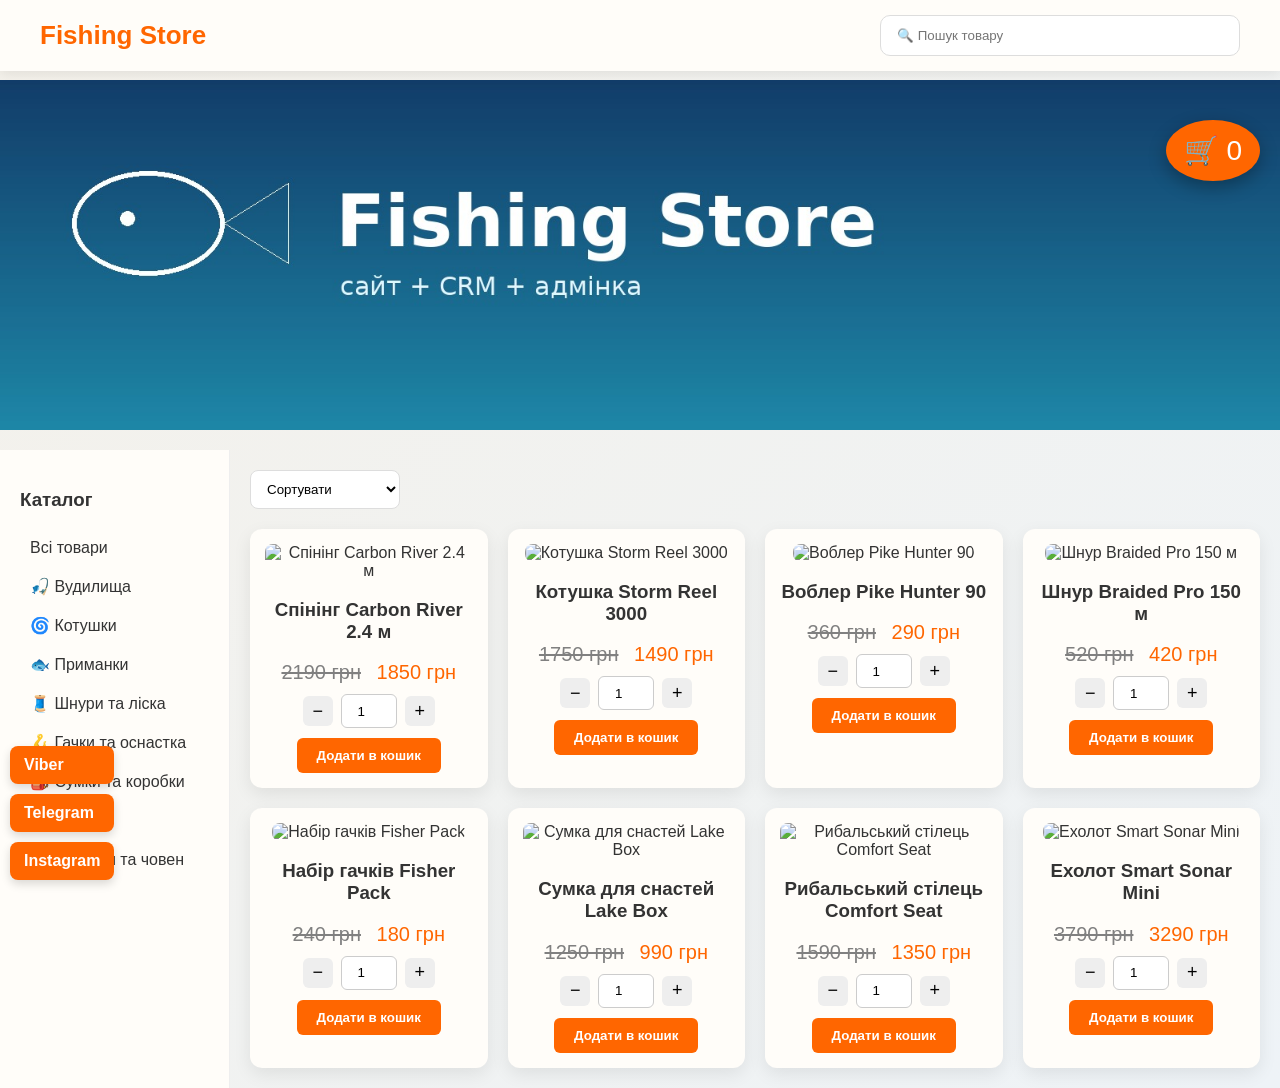
==== index.html @ 55ca9895 "Add files via upload" ====
<!DOCTYPE html>
<html lang="uk">

<head>
<meta charset="UTF-8">
<meta name="viewport" content="width=device-width, initial-scale=1.0">
<title>Fishing Store</title>
<link rel="stylesheet" href="style.css">
</head>

<body>

<div id="cart-overlay" class="cart-overlay" onclick="closeCart()"></div>

<header>
    <div class="logo">Fishing Store</div>
    <input id="search" placeholder="🔍 Пошук товару">
    <div class="cart-button" onclick="toggleCart()">
        🛒 <span id="cart-count">0</span>
    </div>
</header>

<div class="banner">
    <img src="banner.jpg" alt="Fishing Store banner">
</div>

<div class="container">

    <aside class="sidebar">
        <h3>Каталог</h3>
        <ul>
            <li onclick="filterCategory('all')">Всі товари</li>
            <li onclick="filterCategory('rod')">🎣 Вудилища</li>
            <li onclick="filterCategory('reel')">🌀 Котушки</li>
            <li onclick="filterCategory('lure')">🐟 Приманки</li>
            <li onclick="filterCategory('line')">🧵 Шнури та ліска</li>
            <li onclick="filterCategory('hook')">🪝 Гачки та оснастка</li>
            <li onclick="filterCategory('bag')">🎒 Сумки та коробки</li>
            <li onclick="filterCategory('camp')">⛺ Кемпінг</li>
            <li onclick="filterCategory('boat')">🚤 Ехолоти та човен</li>
        </ul>
    </aside>

    <main>
        <div class="filters">
            <select onchange="sortProducts(this.value)">
                <option value="">Сортувати</option>
                <option value="cheap">Дешеві → дорогі</option>
                <option value="expensive">Дорогі → дешеві</option>
                <option value="name">По назві</option>
            </select>
        </div>

        <div id="products" class="products"></div>
    </main>

</div>

<div id="cart" class="cart">
    <h2>Кошик</h2>

    <div id="cart-items"></div>

    <h3 id="total"></h3>

    <button onclick="clearCart()">Очистити</button>
    <button onclick="checkout()">Оформити</button>

    <br><br>

    <button onclick="closeCart()">👉 Продовжити пошук</button>
</div>

<div id="checkout-modal" class="checkout-modal">
    <div class="checkout-box">
        <h2>Оформлення замовлення</h2>

        <input type="text" id="order-name" placeholder="Ім'я">
        <input type="text" id="order-surname" placeholder="Прізвище">
        <input type="tel" id="order-phone" placeholder="Телефон">

        <select id="order-delivery" onchange="handleDeliveryTypeChange()">
            <option value="Нова пошта">Нова пошта</option>
            <option value="Укрпошта">Укрпошта</option>
        </select>

        <div id="np-city-wrap" class="np-field-wrap">
            <input type="text" id="order-city" placeholder="Почніть вводити місто">
            <div id="city-suggestions" class="np-suggestions"></div>
        </div>

        <div id="np-warehouse-wrap" class="np-field-wrap">
            <select id="order-address">
                <option value="">Спочатку оберіть місто</option>
            </select>
        </div>

        <div id="ukrposhta-wrap" style="display:none;">
            <input type="text" id="order-city-manual" placeholder="Місто">
            <input type="text" id="order-index" placeholder="Поштовий індекс">
        </div>

        <div class="checkout-actions">
            <button onclick="submitCheckout()">Підтвердити</button>
            <button class="secondary-btn" onclick="closeCheckoutModal()">Скасувати</button>
        </div>
    </div>
</div>

<div class="social">
    <a href="viber://chat?number=380684221803">Viber</a>
    <a href="https://t.me/380684221803">Telegram</a>
    <a href="https://www.instagram.com/">Instagram</a>
</div>

<script src="products.js"></script>
<script src="crm.js"></script>
<script src="cart.js"></script>
<script src="script.js"></script>

</body>
</html>
---- style.css ----
body{
margin:0;
font-family:Arial,sans-serif;
background:linear-gradient(135deg,#f4f1ea,#eef3f7);
color:#333;
}

/* HEADER */

header{
display:flex;
align-items:center;
justify-content:space-between;
gap:20px;
padding:15px 40px;
background:#fffdf9;
box-shadow:0 3px 12px rgba(0,0,0,0.08);
position:fixed;
top:0;
left:0;
width:100%;
z-index:1000;
box-sizing:border-box;
transition:0.3s;
}

.logo{
font-size:26px;
font-weight:bold;
color:#ff6600;
white-space:nowrap;
}

#search{
padding:12px 16px;
border-radius:10px;
border:1px solid #ddd;
width:100%;
max-width:360px;
margin-left:0;
transition:0.3s;
background:white;
box-sizing:border-box;
}

#search:focus{
outline:none;
border:1px solid #ff6600;
box-shadow:0 0 6px rgba(255,102,0,0.25);
}

/* BANNER */

.banner img{
width:100%;
max-height:350px;
object-fit:cover;
margin-top:80px;
display:block;
}

/* CONTAINER */

.container{
display:flex;
margin-top:20px;
}

/* SIDEBAR */

.sidebar{
width:230px;
background:#fffdf9;
padding:20px;
border-right:1px solid #eee;
box-sizing:border-box;
}

.sidebar ul{
list-style:none;
padding:0;
margin:0;
}

.sidebar li{
padding:10px;
cursor:pointer;
border-radius:6px;
transition:0.3s;
}

.sidebar li:hover{
background:#ff6600;
color:white;
}

/* MAIN */

main{
flex:1;
min-width:0;
}

.filters{
padding:20px 20px 0;
}

.filters select{
padding:10px 12px;
border-radius:8px;
border:1px solid #ddd;
background:white;
}

/* PRODUCTS GRID */

.products{
display:grid;
grid-template-columns:repeat(4,1fr);
gap:20px;
padding:20px;
flex:1;
box-sizing:border-box;
}

.product{
background:#fffdf9;
border-radius:12px;
padding:15px;
box-shadow:0 6px 18px rgba(0,0,0,0.08);
text-align:center;
transition:0.3s;
cursor:pointer;
}

.product:hover{
transform:translateY(-5px);
}

.product img{
width:100%;
height:200px;
object-fit:cover;
border-radius:8px;
}

.price{
font-size:20px;
color:#ff6600;
margin:5px 0;
}

.old-price{
text-decoration:line-through;
color:gray;
margin-right:10px;
}

.quantity{
display:flex;
justify-content:center;
align-items:center;
gap:8px;
margin:10px 0;
}

.qty-input{
width:50px;
height:30px;
text-align:center;
border-radius:6px;
border:1px solid #ccc;
}

.quantity button{
width:30px;
height:30px;
border:none;
background:#eee;
cursor:pointer;
border-radius:6px;
font-size:18px;
}

.add-btn{
background:#ff6600;
color:white;
border:none;
padding:10px 20px;
border-radius:6px;
cursor:pointer;
font-weight:bold;
transition:0.3s;
}

.add-btn:hover{
background:#ff4500;
}

.cart-button{
position:fixed;
right:20px;
top:120px;
z-index:3000;
background:#ff6600;
color:white;
padding:14px 18px;
border-radius:50%;
font-size:28px;
cursor:pointer;
box-shadow:0 6px 18px rgba(0,0,0,0.3);
}

.cart{
position:fixed;
right:-400px;
top:0;
width:350px;
height:100vh;
background:#fffdf9;
padding:20px;
box-shadow:-5px 0 30px rgba(0,0,0,0.2);
transition:0.4s;
z-index:4000;
overflow-y:auto;
box-sizing:border-box;
}

.cart.open{
right:0;
}

.cart-item{
display:flex;
justify-content:space-between;
align-items:center;
margin-bottom:12px;
gap:10px;
}

.cart-item button{
border:none;
background:#eee;
width:25px;
height:25px;
cursor:pointer;
}

.cart-overlay{
position:fixed;
top:0;
left:0;
width:100%;
height:100%;
background:rgba(0,0,0,0.5);
display:none;
z-index:3000;
}

.cart-overlay.active{
display:block;
}

/* CHECKOUT */

.checkout-modal{
position:fixed;
top:0;
left:0;
width:100%;
height:100%;
display:none;
align-items:center;
justify-content:center;
background:rgba(0,0,0,0.45);
z-index:5000;
padding:20px;
box-sizing:border-box;
}

.checkout-modal.open{
display:flex;
}

.checkout-box{
background:#fffdf9;
width:100%;
max-width:460px;
border-radius:14px;
padding:24px;
box-shadow:0 10px 35px rgba(0,0,0,0.2);
box-sizing:border-box;
}

.checkout-box h2{
margin-top:0;
margin-bottom:16px;
}

.checkout-box input,
.checkout-box select{
width:100%;
padding:12px 14px;
margin-bottom:12px;
border:1px solid #ddd;
border-radius:8px;
font-size:15px;
box-sizing:border-box;
background:#fff;
}

.checkout-actions{
display:flex;
gap:10px;
flex-wrap:wrap;
margin-top:10px;
}

.checkout-actions button{
background:#ff6600;
color:white;
border:none;
padding:12px 18px;
border-radius:8px;
cursor:pointer;
font-weight:bold;
}

.secondary-btn{
background:#888 !important;
}

/* NOVA POSHTA SEARCH */

.np-field-wrap{
position:relative;
}

.np-suggestions{
position:absolute;
left:0;
right:0;
top:100%;
background:#fff;
border:1px solid #ddd;
border-top:none;
border-radius:0 0 10px 10px;
max-height:220px;
overflow-y:auto;
display:none;
z-index:30;
box-shadow:0 8px 18px rgba(0,0,0,0.08);
}

.np-suggestion-item{
padding:10px 12px;
cursor:pointer;
border-bottom:1px solid #f2f2f2;
}

.np-suggestion-item:hover{
background:#fff5ee;
}

.np-suggestion-item:last-child{
border-bottom:none;
}

/* SOCIAL */

.social{
position:fixed;
left:10px;
bottom:20px;
display:flex;
flex-direction:column;
gap:10px;
z-index:2000;
}

.social a{
background:#ff6600;
color:white;
padding:10px 14px;
border-radius:8px;
text-decoration:none;
font-weight:bold;
box-shadow:0 4px 10px rgba(0,0,0,0.15);
}

header.hide{
transform:translateY(-100%);
}

@media (max-width: 1100px){
.products{
grid-template-columns:repeat(3,1fr);
}
}

@media (max-width: 900px){
.container{
flex-direction:column;
}

.sidebar{
width:100%;
border-right:none;
border-bottom:1px solid #eee;
}

.products{
grid-template-columns:repeat(2,1fr);
}

header{
padding:15px 16px;
flex-wrap:wrap;
}

#search{
max-width:none;
}
}

@media (max-width: 600px){
.products{
grid-template-columns:1fr;
}

.cart{
width:100%;
right:-100%;
}

.social{
left:auto;
right:10px;
bottom:15px;
}

.cart-button{
right:14px;
top:110px;
font-size:24px;
padding:12px 15px;
}

.checkout-actions{
flex-direction:column;
}

.checkout-actions button{
width:100%;
}
}
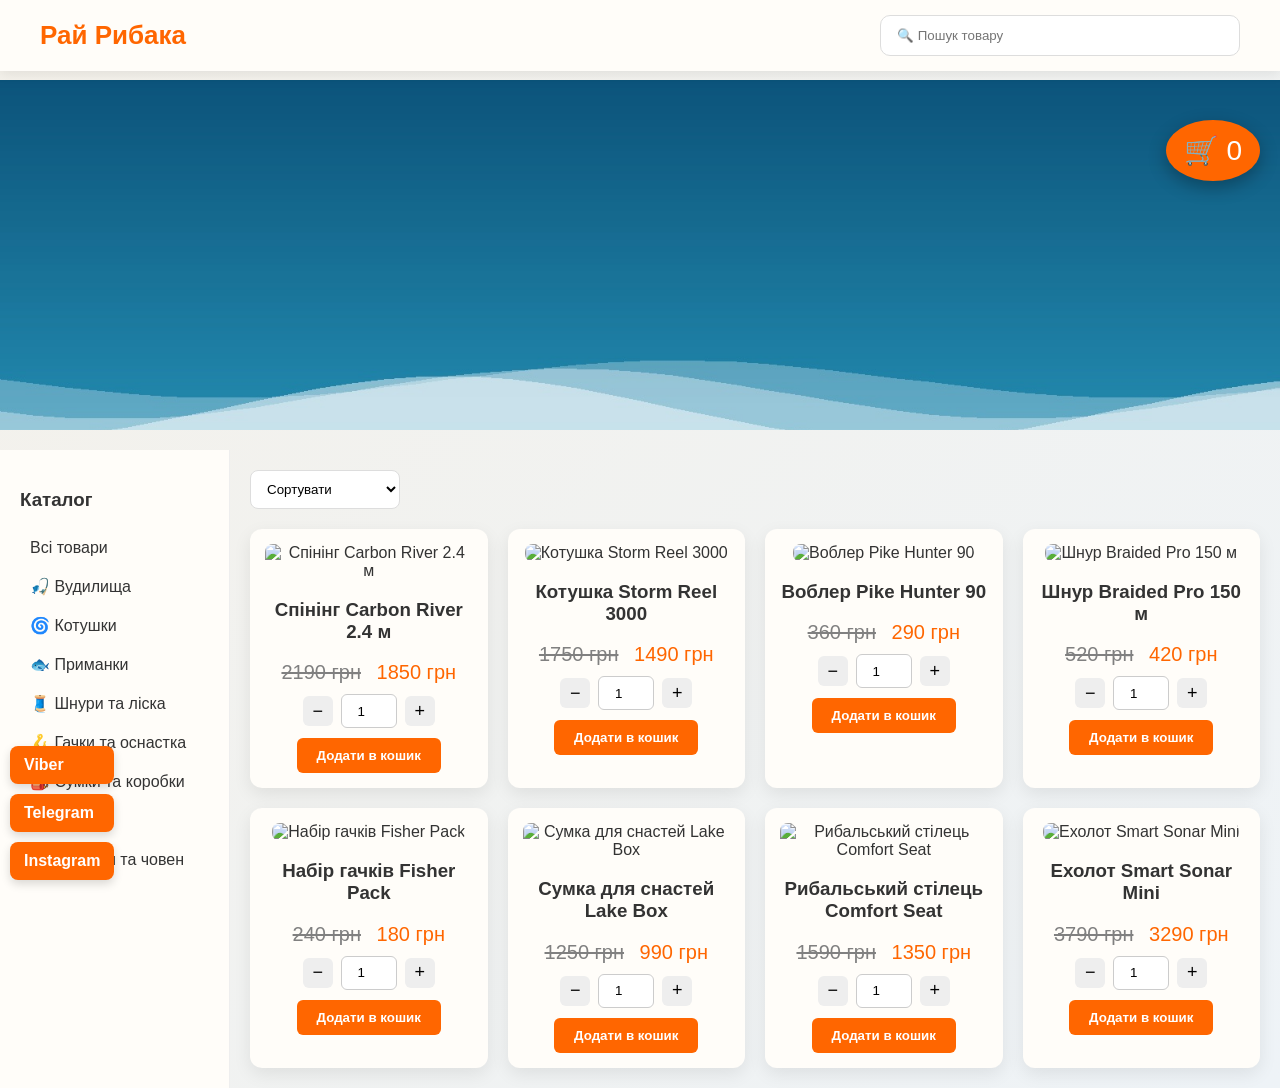
==== commit 30c57064: "Add files via upload" ====
--- a/index.html
+++ b/index.html
@@ -4,7 +4,7 @@
 <head>
 <meta charset="UTF-8">
 <meta name="viewport" content="width=device-width, initial-scale=1.0">
-<title>Fishing Store</title>
+<title>Рай Рибака</title>
 <link rel="stylesheet" href="style.css">
 </head>
 
@@ -13,7 +13,7 @@
 <div id="cart-overlay" class="cart-overlay" onclick="closeCart()"></div>
 
 <header>
-    <div class="logo">Fishing Store</div>
+    <div class="logo">Рай Рибака</div>
     <input id="search" placeholder="🔍 Пошук товару">
     <div class="cart-button" onclick="toggleCart()">
         🛒 <span id="cart-count">0</span>
@@ -21,7 +21,7 @@
 </header>
 
 <div class="banner">
-    <img src="banner.jpg" alt="Fishing Store banner">
+    <img src="banner.jpg" alt="Банер магазину Рай Рибака">
 </div>
 
 <div class="container">
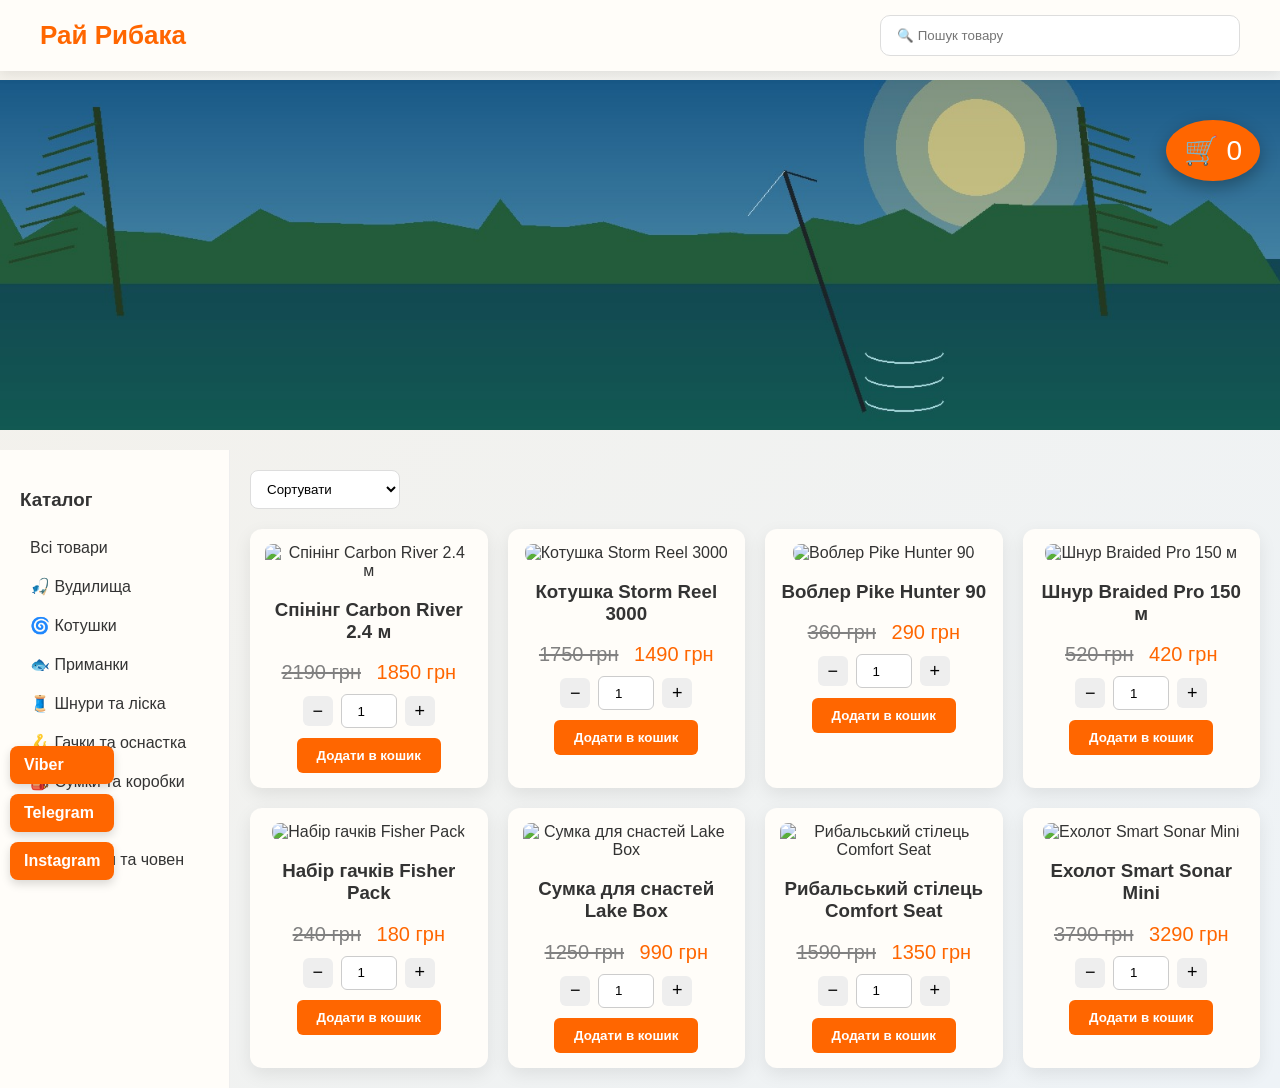
==== commit abb79adb: "Add files via upload" ====
--- a/index.html
+++ b/index.html
@@ -21,7 +21,7 @@
 </header>
 
 <div class="banner">
-    <img src="banner.jpg" alt="Банер магазину Рай Рибака">
+    <img src="banner.jpg" alt="Банер Рай Рибака">
 </div>
 
 <div class="container">
